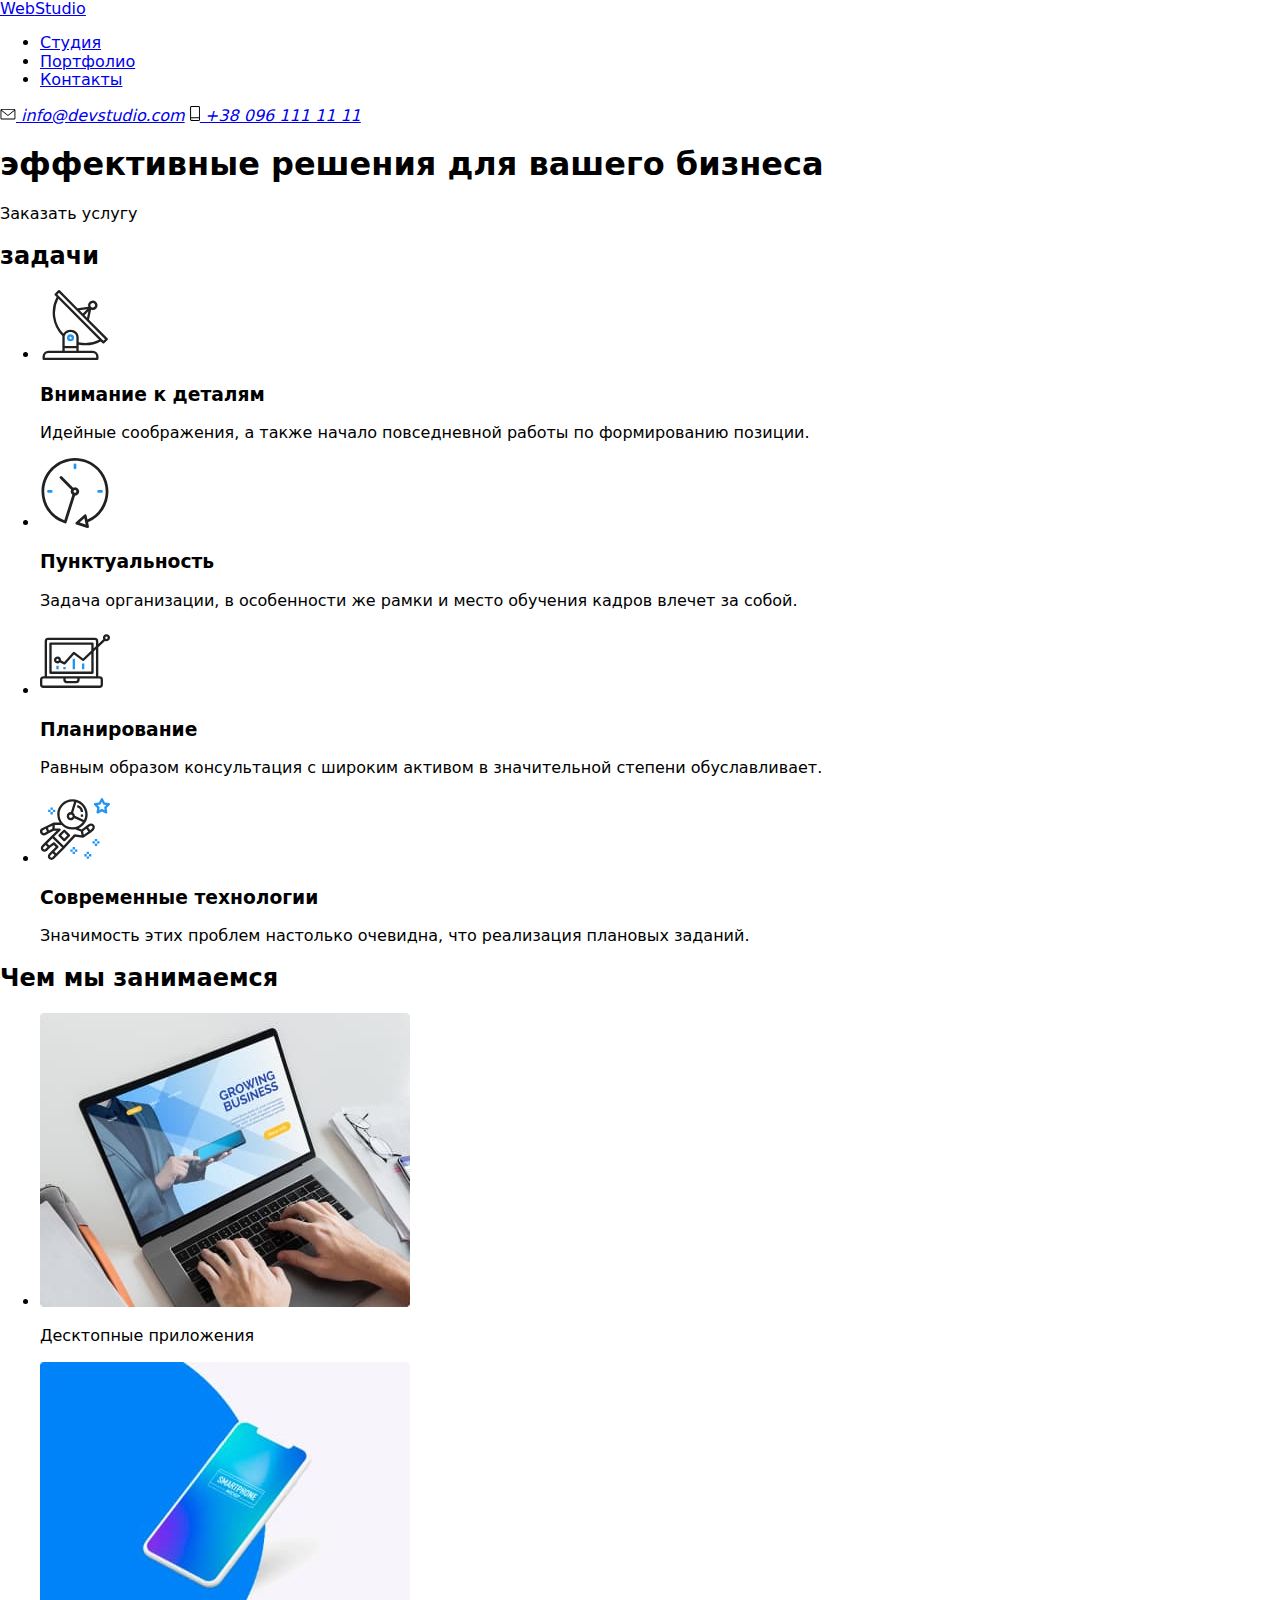
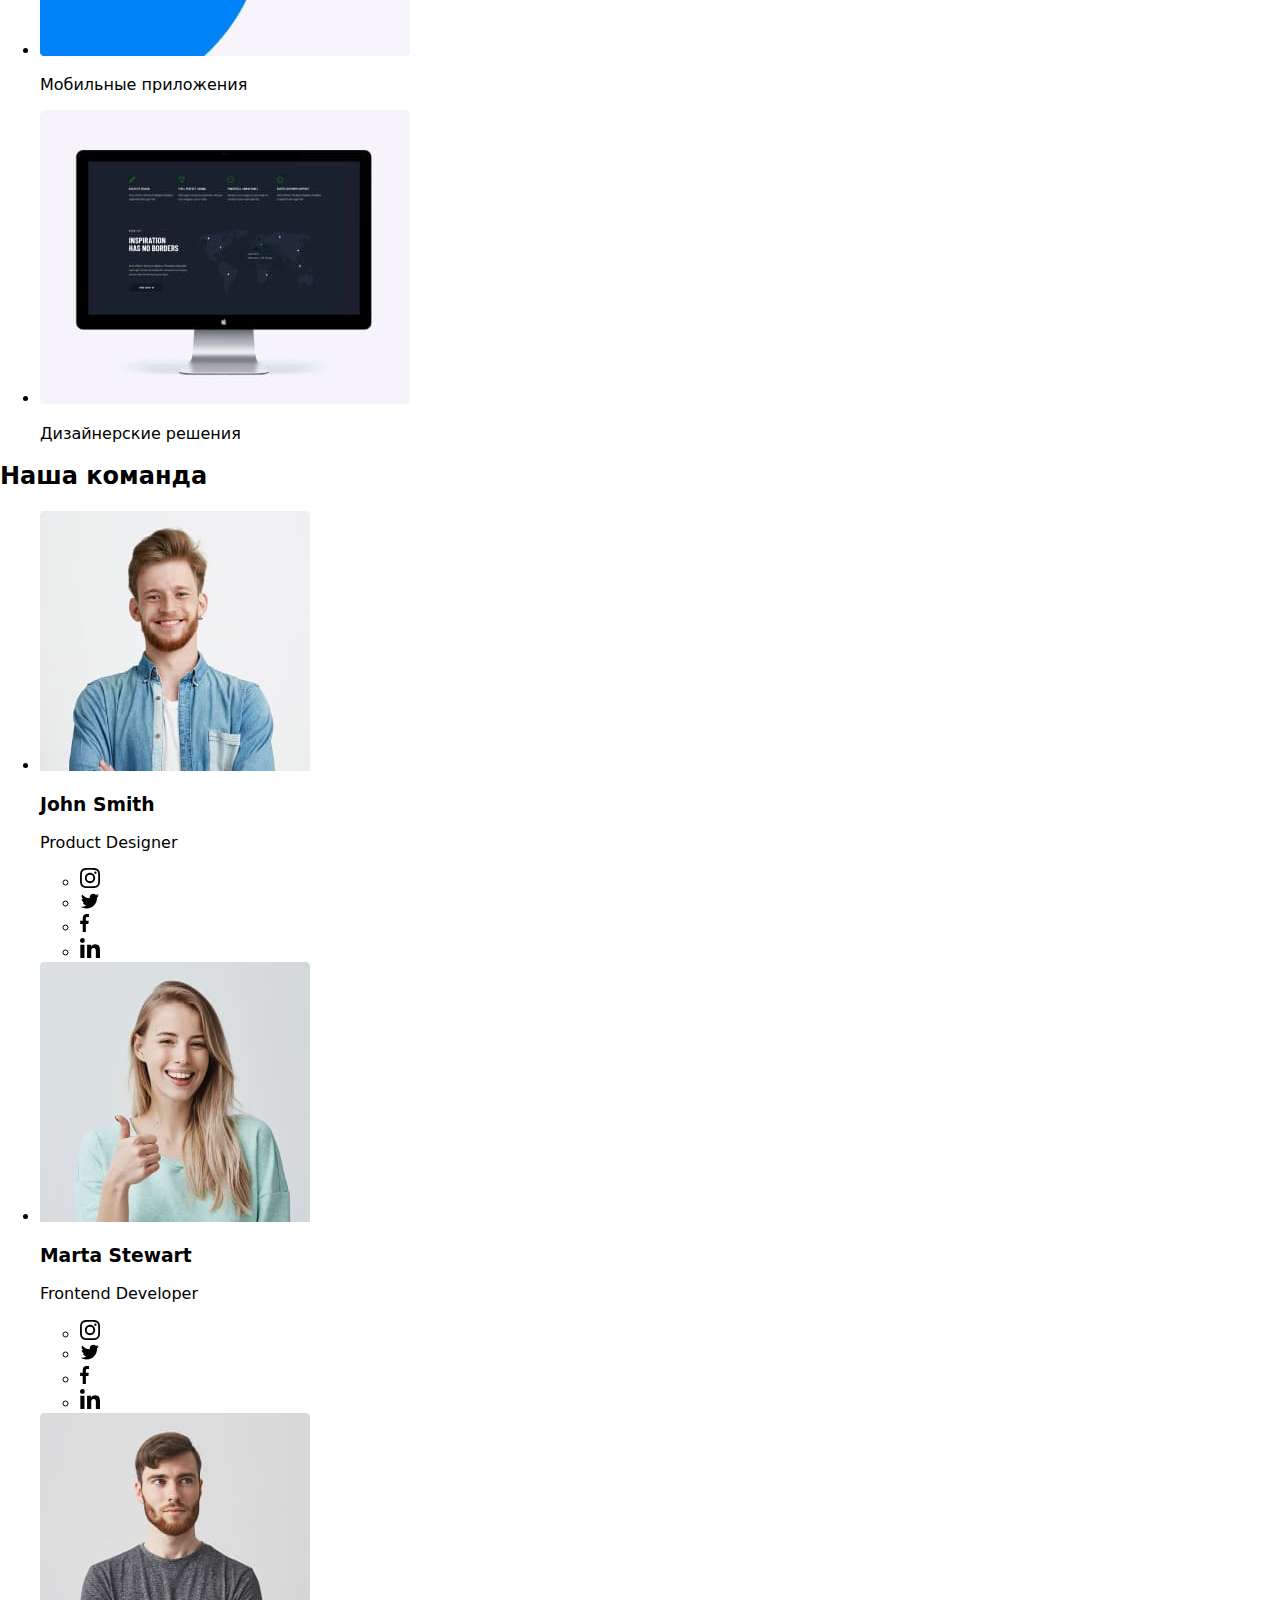
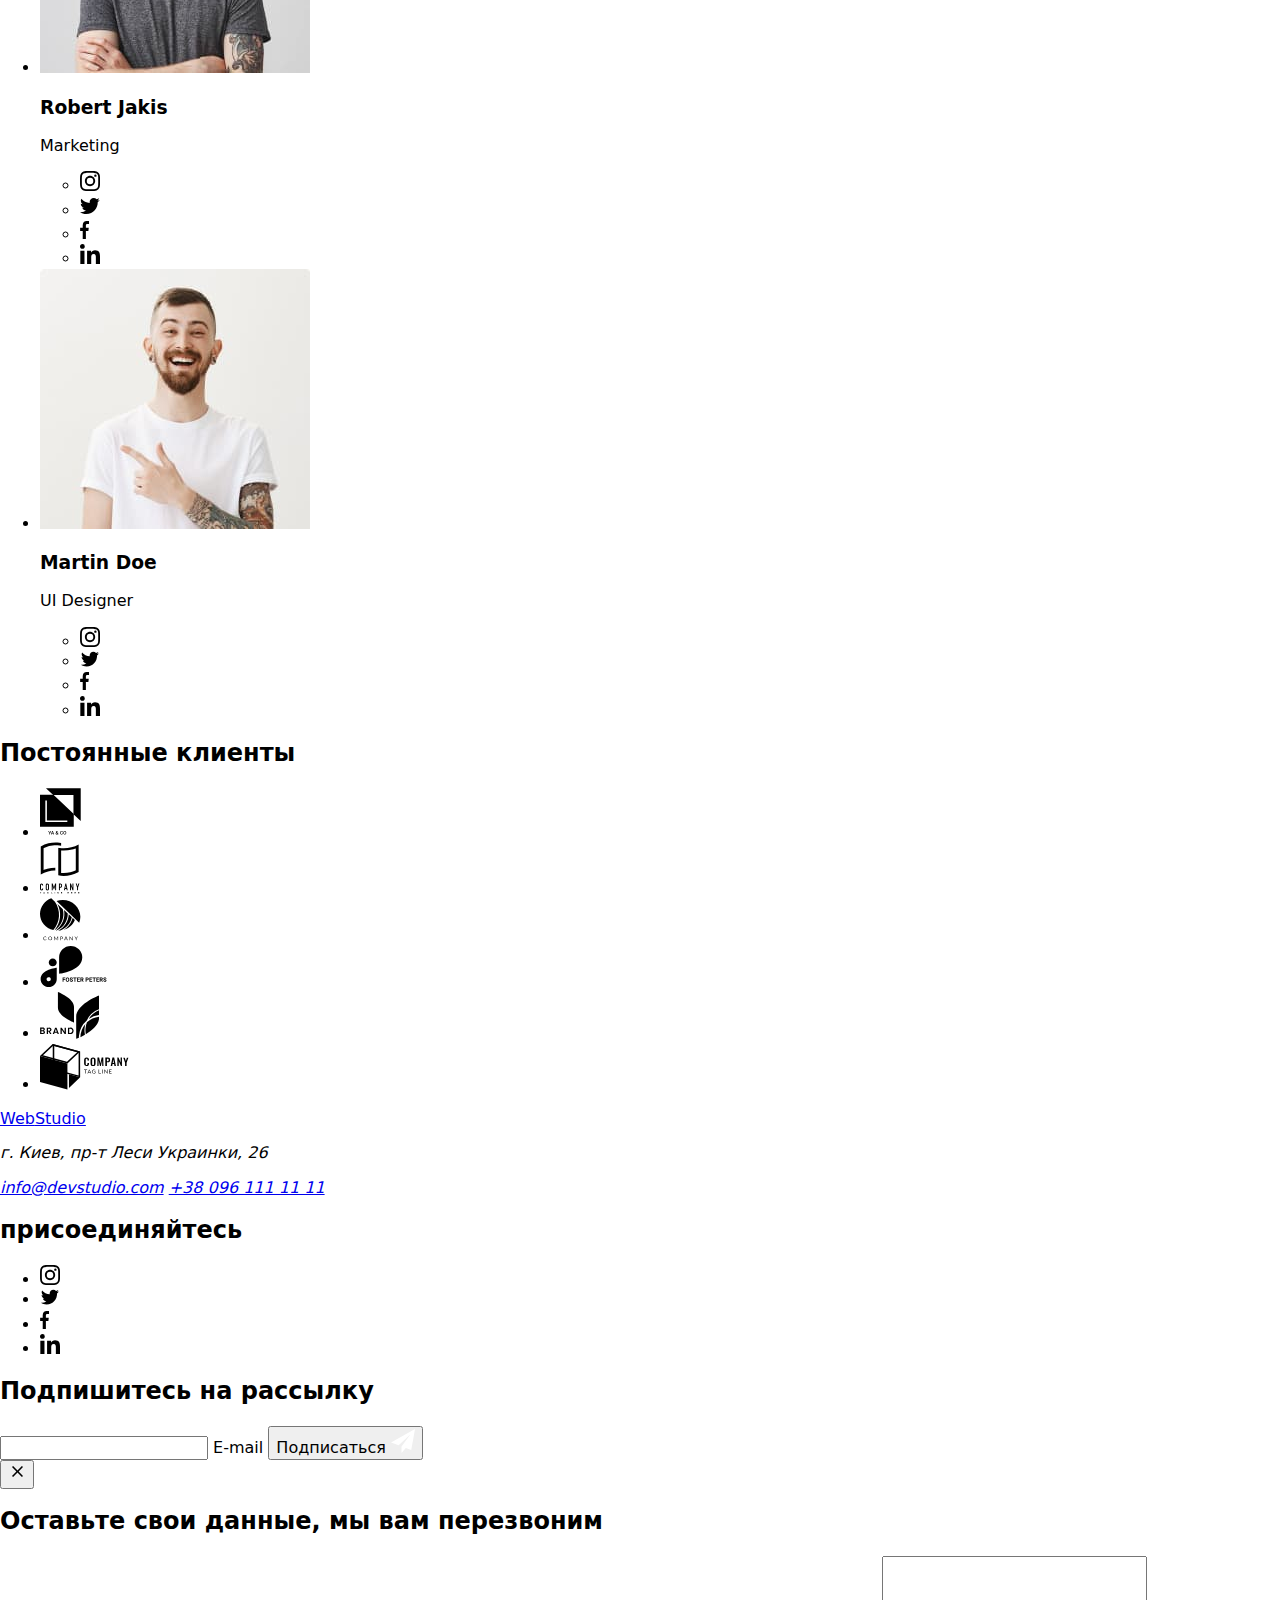
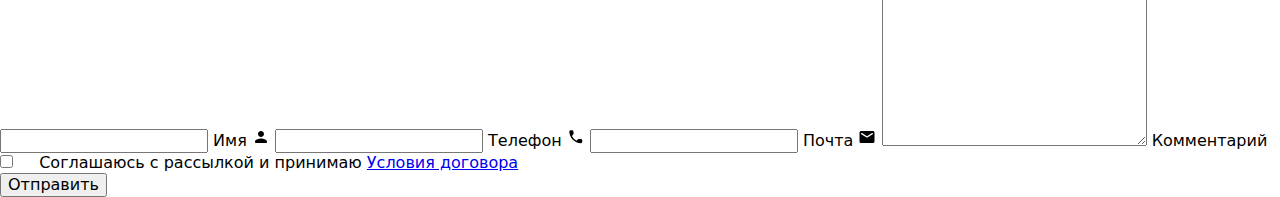
==== index.html @ 7009fc32 "изначально" ====
<!DOCTYPE html>
<html lang="ru">
  <head>
    <meta charset="UTF-8" />
    <meta name="viewport" content="width=device-width, initial-scale=1.0" />
    <title>Домашка</title>
    <link
      href="https://fonts.googleapis.com/css2?family=Raleway:wght@700&family=Roboto:wght@400;500;700;900&display=swap"
      rel="stylesheet"
    />
    <link
      rel="stylesheet"
      href="https://cdnjs.cloudflare.com/ajax/libs/modern-normalize/0.6.0/modern-normalize.min.css"
    />
    <link rel="stylesheet" href="./css/styles.css" />
  </head>
  <body>
    <header class="header">
      <div class="container main-nav">
        <a href="#" lang="en" class="logo"
          ><span>Web</span><span class="logo-studio">Studio</span></a
        >
        <nav>
          <ul class="saite-nav list">
            <li class="item">
              <a href="#" class="link current">Студия</a>
            </li>
            <li class="item">
              <a href="./portfolio.html" class="link">Портфолио</a>
            </li>
            <li class="item"><a href="#" class="link">Контакты</a></li>
          </ul>
        </nav>
        <address class="address">
          <a href="mailto:info@devstudio.com" class="contact link">
            <svg class="nav-icon" width="16px" height="11.2px">
              <use href="./images/symbol-defs.svg#icon-envelope"></use>
            </svg>
            info@devstudio.com</a
          >
          <a href="tel:+380961111111" class="contact link">
            <svg class="nav-icon" width="10px" height="15px">
              <use href="./images/symbol-defs.svg#icon-smartphone"></use>
            </svg>

            +38 096 111 11 11</a
          >
        </address>
      </div>
    </header>
    <main>
      <section class="hero">
        <div class="container hero-container">
          <h1 class="hero-title">эффективные решения для вашего бизнеса</h1>
          <a data-modal-open class="button-hero">Заказать услугу</a>
        </div>
      </section>

      <section class="task-section">
        <div class="container">
          <h2 class="visually-hidden">задачи</h2>
          <ul class="list task">
            <li class="task-item">
              <div class="task-icon">
                <svg width="70px" height="70px">
                  <use href="./images/symbol-defs.svg#icon-antena"></use>
                </svg>
              </div>
              <h3 class="title text-style">Внимание к деталям</h3>
              <p class="task-description">
                Идейные соображения, а также начало повседневной работы по
                формированию позиции.
              </p>
            </li>

            <li class="task-item">
              <div class="task-icon">
                <svg width="70px" height="70px">
                  <use href="./images/symbol-defs.svg#icon-clock"></use>
                </svg>
              </div>
              <h3 class="title text-style">Пунктуальность</h3>
              <p class="task-description">
                Задача организации, в особенности же рамки и место обучения
                кадров влечет за собой.
              </p>
            </li>

            <li class="task-item">
              <div class="task-icon">
                <svg width="70px" height="70px">
                  <use href="./images/symbol-defs.svg#icon-diagram"></use>
                </svg>
              </div>
              <h3 class="title text-style">Планирование</h3>
              <p class="task-description">
                Равным образом консультация с широким активом в значительной
                степени обуславливает.
              </p>
            </li>

            <li class="task-item">
              <div class="task-icon">
                <svg width="70px" height="70px">
                  <use href="./images/symbol-defs.svg#icon-astronaut"></use>
                </svg>
              </div>
              <h3 class="title text-style">Современные технологии</h3>
              <p class="task-description">
                Значимость этих проблем настолько очевидна, что реализация
                плановых заданий.
              </p>
            </li>
          </ul>
        </div>
      </section>

      <section class="trend">
        <div class="container">
          <h2 class="title section-title">Чем мы занимаемся</h2>
          <ul class="list trend-container">
            <li class="trend-item">
              <a href="">
                <img
                  src="./images/destop-appli.jpg"
                  alt="Десктопные приложения"
                  width="370"
                  height="294"
              /></a>
              <p class="caption text-style">Десктопные приложения</p>
            </li>

            <li class="trend-item">
              <a href="">
                <img
                  src="./images/mob-appl.jpg"
                  alt="Мобильные приложения"
                  width="370"
                  height="294"
              /></a>
              <p class="caption text-style">Мобильные приложения</p>
            </li>

            <li class="trend-item">
              <a href="">
                <img
                  src="./images/dizain.jpg"
                  alt="Дизайнерские решения"
                  width="370"
                  height="294"
              /></a>
              <p class="caption text-style">Дизайнерские решения</p>
            </li>
          </ul>
        </div>
      </section>

      <section class="team">
        <div class="container">
          <h2 class="title section-title">Наша команда</h2>
          <ul lang="en" class="list team-container">
            <li class="expert">
              <img
                src="./images/johnsmit.jpg"
                alt="фото"
                width="270"
                height="260"
              />
              <h3 class="title name">John Smith</h3>
              <p class="position">Product Designer</p>
              <ul class="list team-icon">
                <li class="team-item">
                  <a href="#" aria-label="Ссылка на Instagram" class="link"
                    ><svg width="20px" height="20px">
                      <use href="./images/symbol-defs.svg#icon-instagram"></use>
                    </svg>
                  </a>
                </li>
                <li class="team-item">
                  <a href="#" aria-label="Ссылка на Twitter" class="link"
                    ><svg width="20px" height="16.2px">
                      <use href="./images/symbol-defs.svg#icon-twiter"></use>
                    </svg>
                  </a>
                </li>
                <li class="team-item">
                  <a href="#" aria-label="Ссылка на Facebook" class="link">
                    <svg width="10px" height="20px">
                      <use href="./images/symbol-defs.svg#icon-facebook"></use>
                    </svg>
                  </a>
                </li>
                <li class="team-item">
                  <a href="#" aria-label="Ссылка на LinkedIn" class="link"
                    ><svg width="20px" height="20px">
                      <use href="./images/symbol-defs.svg#icon-linkedin"></use>
                    </svg>
                  </a>
                </li>
              </ul>
            </li>

            <li class="expert">
              <img
                src="./images/martastewart.jpg"
                alt="фото"
                width="270"
                height="260"
              />
              <h3 class="title name">Marta Stewart</h3>
              <p class="position">Frontend Developer</p>
              <ul class="list team-icon">
                <li class="team-item">
                  <a href="#" aria-label="Ссылка на Instagram" class="link"
                    ><svg width="20px" height="20px">
                      <use href="./images/symbol-defs.svg#icon-instagram"></use>
                    </svg>
                  </a>
                </li>
                <li class="team-item">
                  <a href="#" aria-label="Ссылка на Twitter" class="link"
                    ><svg width="20px" height="16.2px">
                      <use href="./images/symbol-defs.svg#icon-twiter"></use>
                    </svg>
                  </a>
                </li>
                <li class="team-item">
                  <a href="#" aria-label="Ссылка на Facebook" class="link"
                    ><svg width="10px" height="20px">
                      <use href="./images/symbol-defs.svg#icon-facebook"></use>
                    </svg>
                  </a>
                </li>
                <li class="team-item">
                  <a href="#" aria-label="Ссылка на LinkedIn" class="link"
                    ><svg width="20px" height="20px">
                      <use href="./images/symbol-defs.svg#icon-linkedin"></use>
                    </svg>
                  </a>
                </li>
              </ul>
            </li>

            <li class="expert">
              <img
                src="./images/robertjakis.jpg"
                alt="фото"
                width="270"
                height="260"
              />
              <h3 class="title name">Robert Jakis</h3>
              <p class="position">Marketing</p>
              <ul class="list team-icon">
                <li class="team-item">
                  <a href="#" aria-label="Ссылка на Instagram" class="link"
                    ><svg width="20px" height="20px">
                      <use href="./images/symbol-defs.svg#icon-instagram"></use>
                    </svg>
                  </a>
                </li>
                <li class="team-item">
                  <a href="#" aria-label="Ссылка на Twitter" class="link"
                    ><svg width="20px" height="20px">
                      <use href="./images/symbol-defs.svg#icon-twiter"></use>
                    </svg>
                  </a>
                </li>
                <li class="team-item">
                  <a href="#" aria-label="Ссылка на Facebook" class="link"
                    ><svg width="10px" height="20px">
                      <use href="./images/symbol-defs.svg#icon-facebook"></use>
                    </svg>
                  </a>
                </li>
                <li class="team-item">
                  <a href="#" aria-label="Ссылка на LinkedIn" class="link"
                    ><svg width="20px" height="20px">
                      <use href="./images/symbol-defs.svg#icon-linkedin"></use>
                    </svg>
                  </a>
                </li>
              </ul>
            </li>

            <li class="expert">
              <img
                src="./images/martindoe.jpg"
                alt="фото"
                width="270"
                height="260"
              />
              <h3 class="title name">Martin Doe</h3>
              <p class="position">UI Designer</p>
              <ul class="list team-icon">
                <li class="team-item">
                  <a href="#" aria-label="Ссылка на Instagram" class="link"
                    ><svg width="20px" height="20px">
                      <use href="./images/symbol-defs.svg#icon-instagram"></use>
                    </svg>
                  </a>
                </li>
                <li class="team-item">
                  <a href="#" aria-label="Ссылка на Twitter" class="link"
                    ><svg width="20px" height="16.2px">
                      <use href="./images/symbol-defs.svg#icon-twiter"></use>
                    </svg>
                  </a>
                </li>
                <li class="team-item">
                  <a href="#" aria-label="Ссылка на Facebook" class="link"
                    ><svg width="10px" height="20px">
                      <use href="./images/symbol-defs.svg#icon-facebook"></use>
                    </svg>
                  </a>
                </li>
                <li class="team-item">
                  <a href="#" aria-label="Ссылка на LinkedIn" class="link">
                    <svg width="20px" height="20px">
                      <use href="./images/symbol-defs.svg#icon-linkedin"></use>
                    </svg>
                  </a>
                </li>
              </ul>
            </li>
          </ul>
        </div>
      </section>

      <section class="partners">
        <div class="container">
          <h2 class="title section-title">Постоянные клиенты</h2>
          <ul class="list partners-container">
            <li class="partners-item">
              <a href="#" class="icon"
                ><svg class="icon-logo" width="45px" height="50px">
                  <use href="./images/symbol-defs.svg#icon-logo1"></use>
                </svg>
              </a>
            </li>
            <li class="partners-item">
              <a href="#" class="icon">
                <svg class="icon-logo" width="40px" height="52px">
                  <use href="./images/symbol-defs.svg#icon-logo2"></use>
                </svg>
              </a>
            </li>
            <li class="partners-item">
              <a href="#" class="icon">
                <svg class="icon-logo" width="41px" height="43px">
                  <use href="./images/symbol-defs.svg#icon-logo3"></use>
                </svg>
              </a>
            </li>
            <li class="partners-item">
              <a href="#" class="icon">
                <svg class="icon-logo" width="80px" height="42px">
                  <use href="./images/symbol-defs.svg#icon-logo4"></use>
                </svg>
              </a>
            </li>
            <li class="partners-item">
              <a href="#" class="icon">
                <svg class="icon-logo" width="59px" height="47px">
                  <use href="./images/symbol-defs.svg#icon-logo5"></use>
                </svg>
              </a>
            </li>
            <li class="partners-item">
              <a href="#" class="icon">
                <svg class="icon-logo" width="89px" height="46px">
                  <use href="./images/symbol-defs.svg#icon-logo6"></use>
                </svg>
              </a>
            </li>
          </ul>
        </div>
      </section>
    </main>

    <footer class="footer">
      <div class="container container-footer">
        <div class="address-logo">
          <a href="#" lang="en" class="logo"
            ><span>Web</span><span class="logo-footer">Studio</span></a
          >
          <address class="address-footer">
            <p>г. Киев, пр-т Леси Украинки, 26</p>
            <a href="mailto:info@devstudio.com" class="contact-footer"
              >info@devstudio.com</a
            >
            <a href="tel:+380961111111" class="contact-footer"
              >+38 096 111 11 11</a
            >
          </address>
        </div>

        <div>
          <h2 class="text-style">присоединяйтесь</h2>
          <ul class="list icon-footer">
            <li class="social-network">
              <a href="#" aria-label="Ссылка на Instagram" class="link">
                <svg width="20px" height="20px">
                  <use href="./images/symbol-defs.svg#icon-instagram"></use>
                </svg>
              </a>
            </li>
            <li class="social-network">
              <a href="#" aria-label="Ссылка на Twitter" class="link">
                <svg width="20px" height="16.2px">
                  <use href="./images/symbol-defs.svg#icon-twiter"></use>
                </svg>
              </a>
            </li>
            <li class="social-network">
              <a href="#" aria-label="Ссылка на Facebook" class="link">
                <svg width="10px" height="20px">
                  <use href="./images/symbol-defs.svg#icon-facebook"></use>
                </svg>
              </a>
            </li>
            <li class="social-network">
              <a href="#" aria-label="Ссылка на LinkedIn" class="link">
                <svg width="20px" height="20px">
                  <use href="./images/symbol-defs.svg#icon-linkedin"></use>
                </svg>
              </a>
            </li>
          </ul>
        </div>
        <div>
          <h2 class="text-style">Подпишитесь на рассылку</h2>
          <form class="footer-form">
            <label class="footer-field">
              <input
                class="footer-input"
                type="email"
                name="email"
                placeholder=" "
              />
              <span class="footer-label">E-mail</span>
            </label>
            <button type="button" class="button-footer">
              Подписаться
              <svg class="button-icon" width="24px" height="24px">
                <use href="./images/symbol-defs.svg#icon-send"></use>
              </svg>
            </button>
          </form>
        </div>
      </div>
    </footer>
    <div data-modal class="backdrop is-hidden">
      <div class="modal">
        <button class="close-button" type="button" data-modal-close>
          <svg width="18px" height="18px">
            <use href="./images/symbol-defs.svg#icon-close"></use>
          </svg>
        </button>
        <h2 class="form-title">Оставьте свои данные, мы вам перезвоним</h2>
        <form js-speaker-form class="form" autocomplete="off">
          <div class="group">
            <label class="form-field"
              ><input
                class="form-input"
                type="text"
                name="name"
                placeholder=" "
              />
              <span class="form-label">Имя</span>
              <svg class="form-icon" width="18px" height="18px">
                <use href="./images/symbol-defs.svg#icon-name"></use>
              </svg>
            </label>

            <label class="form-field"
              ><input
                class="form-input"
                type="tel"
                name="tel"
                placeholder=" "
              />
              <span class="form-label"> Телефон</span>
              <svg class="form-icon" width="18px" height="18px">
                <use href="./images/symbol-defs.svg#icon-phone"></use>
              </svg>
            </label>

            <label class="form-field"
              ><input
                class="form-input"
                type="email"
                name="email"
                placeholder=" "
              />
              <span class="form-label">Почта</span>
              <svg class="form-icon" width="18px" height="18px">
                <use href="./images/symbol-defs.svg#icon-email"></use>
              </svg>
            </label>

            <label class="comment-field">
              <textarea
                class="form-comment"
                name="comment"
                placeholder=" "
                cols="30"
                rows="10"
              ></textarea>
              <span class="comment-label">Комментарий</span>
            </label>
          </div>

          <div class="group">
            <label>
              <input class="checkbox" type="checkbox" name="policy" />
              <svg class="checkbox-icon" width="16px" height="15px">
                <use href="./images/symbol-defs.svg#icon-check"></use>
              </svg>
              <span>Соглашаюсь с рассылкой и принимаю </span>
              <a class="contract" href="#">Условия договора</a>
            </label>
          </div>
          <button class="button-submit" type="submit">Отправить</button>
        </form>
      </div>
    </div>
    <script src="./js/modal.js"></script>
    <script>
      (() => {
        document
          .querySelector('.js-speaker-form')
          .addEventListener('submit', e => {
            e.preventDefault();

            new FormData(e.currentTarget).forEach((value, name) =>
              console.log(`${name}: ${value}`),
            );

            e.currentTarget.reset();
          });
      })();
    </script>
  </body>
</html>
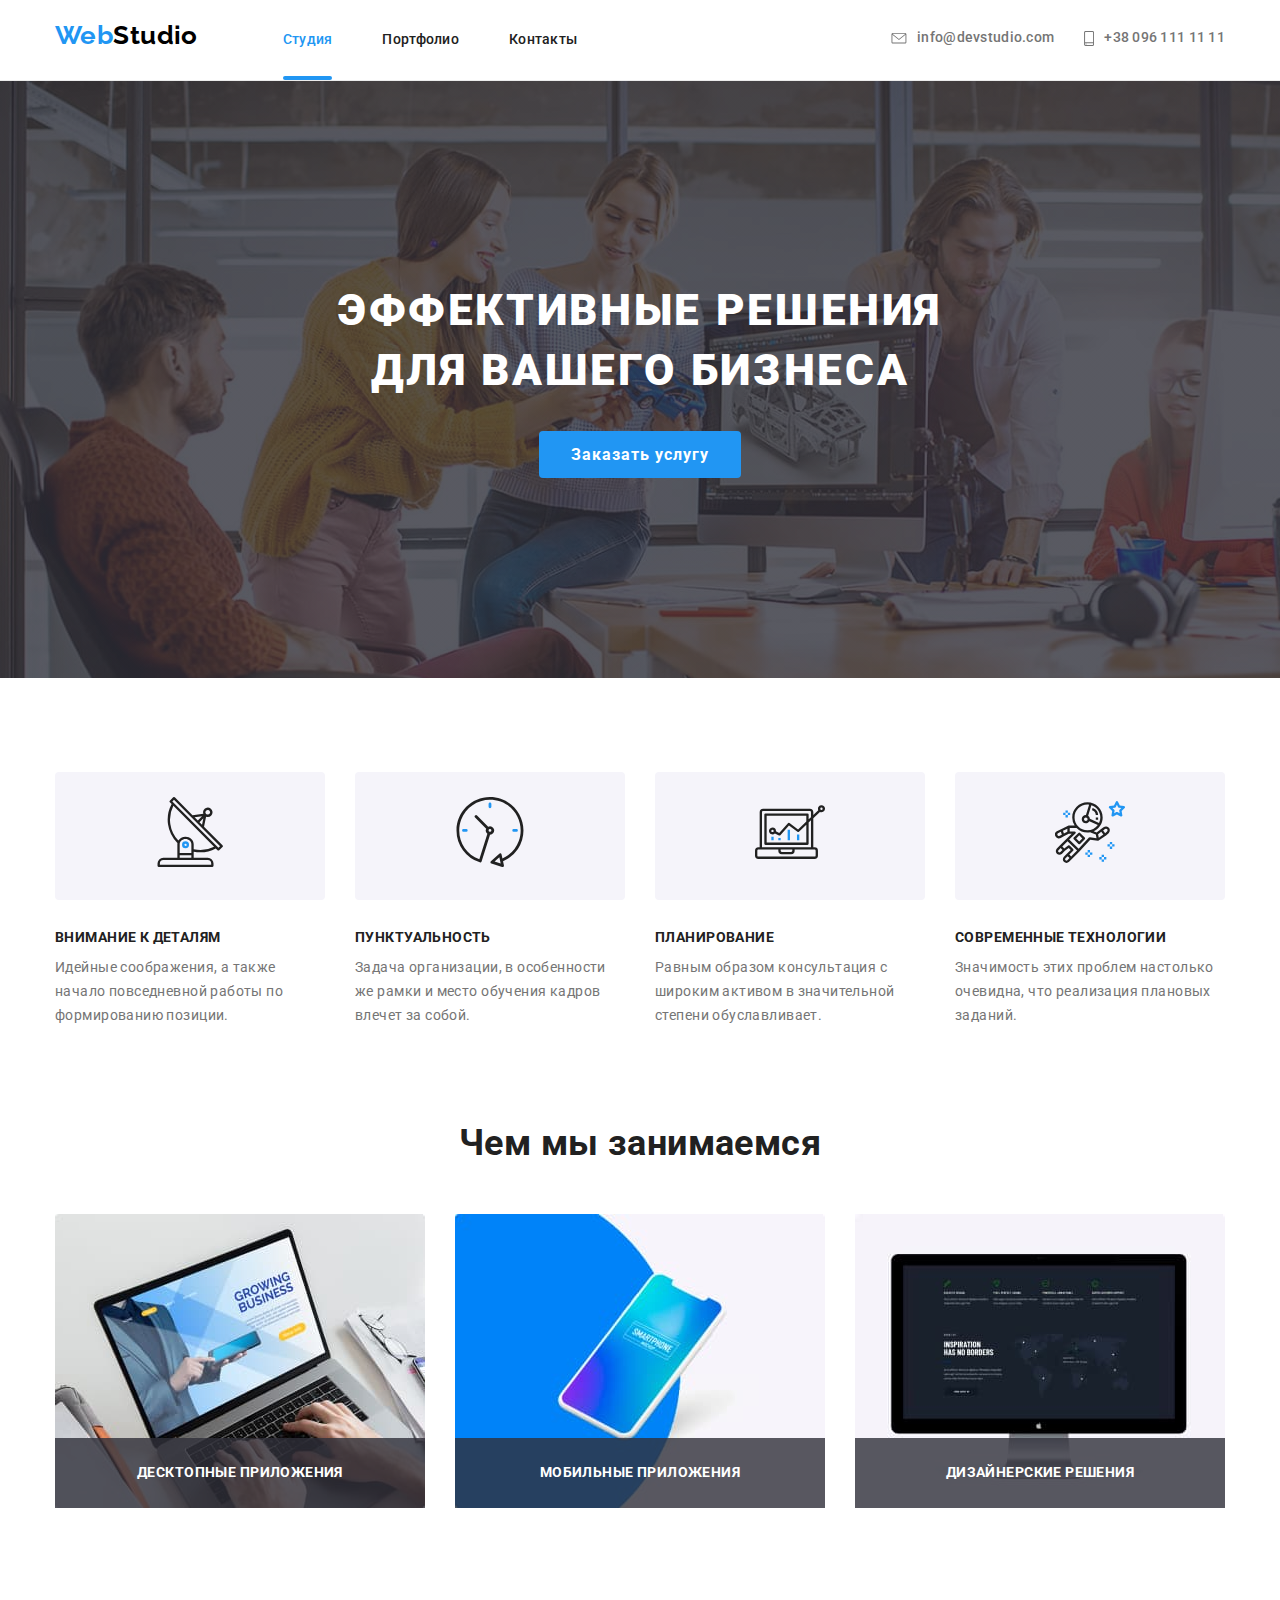
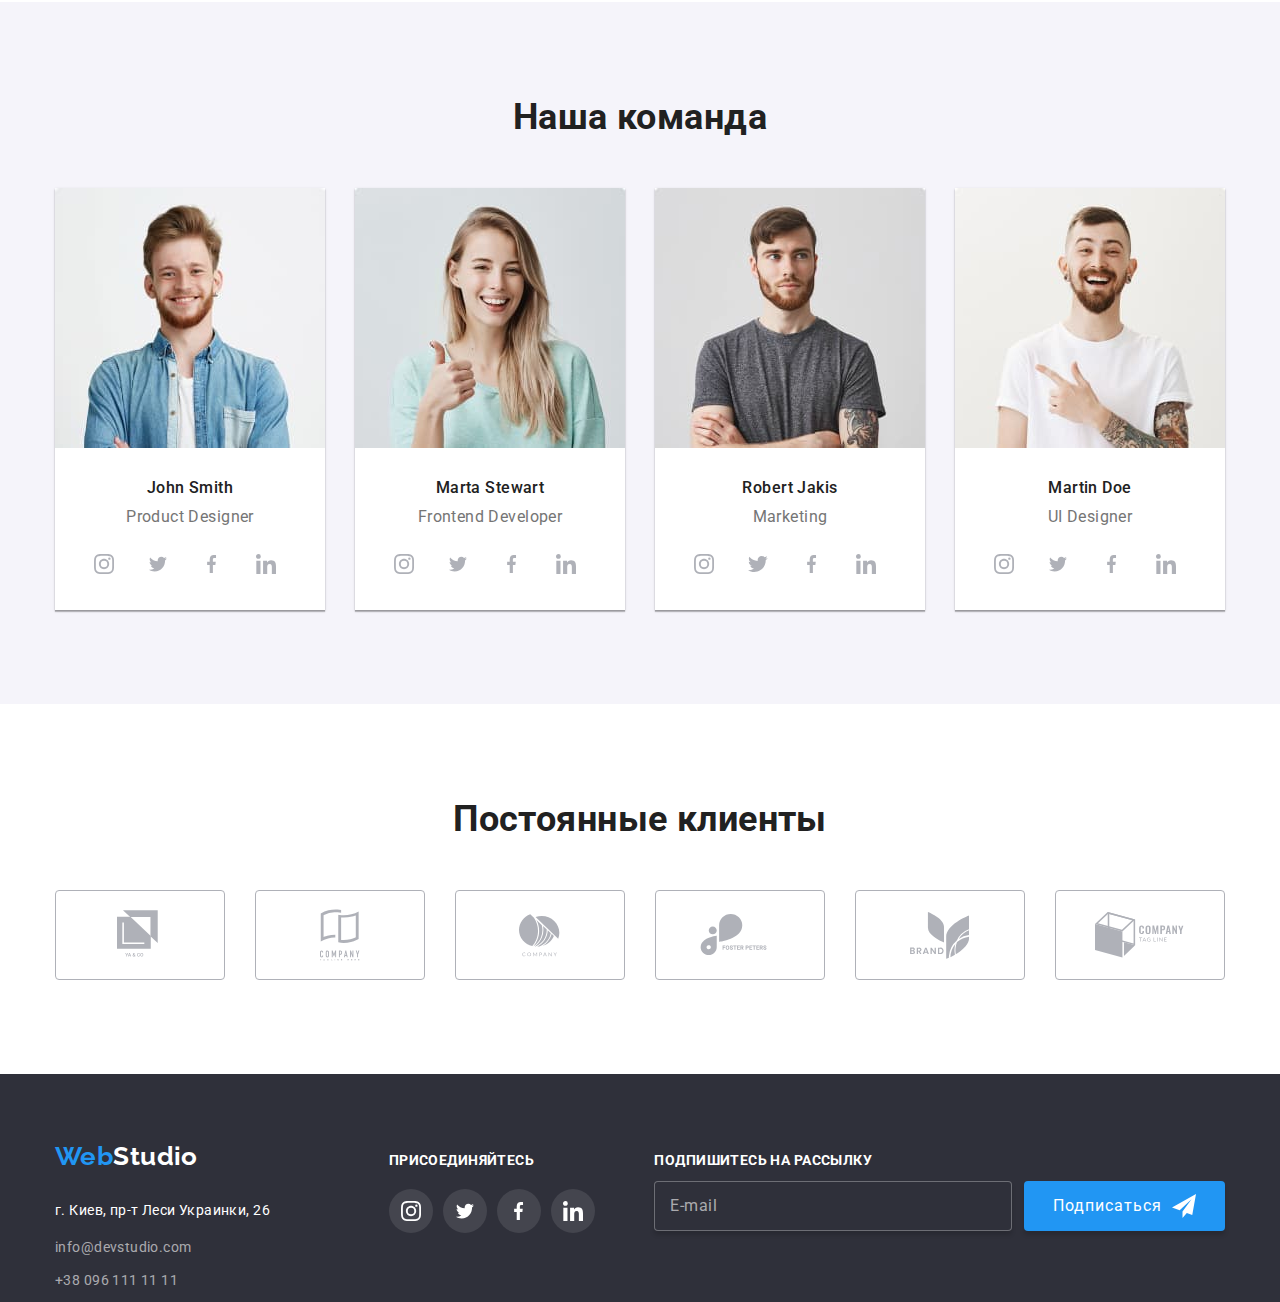
==== commit c3a5e7d3: "scss" ====
--- a/index.html
+++ b/index.html
@@ -12,7 +12,7 @@
       rel="stylesheet"
       href="https://cdnjs.cloudflare.com/ajax/libs/modern-normalize/0.6.0/modern-normalize.min.css"
     />
-    <link rel="stylesheet" href="./css/styles.css" />
+    <link rel="stylesheet" href="./css/main.min.css" />
   </head>
   <body>
     <header class="header">
--- a/css/main.min.css
+++ b/css/main.min.css
@@ -0,0 +1,2 @@
+.checkbox,.visually-hidden{position:absolute;width:1px;height:1px;margin:-1px;border:0;padding:0;clip:rect(0 0 0 0);overflow:hidden}body{margin:auto;max-width:1600px;color:#757575;outline:1px solid #e5e5e5;font-family:Roboto,sans-serif;font-size:14px;line-height:1.71;letter-spacing:0.03em}img{display:block}.container{margin-left:auto;margin-right:auto;width:1200px;padding-left:15px;padding-right:15px}.list{margin:0;padding:0;list-style:none}.title{color:#212121}.section-title{font-weight:700;font-size:36px;line-height:1.17;text-align:center}.text-style{font-weight:700;font-size:14px;line-height:1.14;text-transform:uppercase}.link{color:#212121;font-weight:500;font-size:14px;line-height:1.14;letter-spacing:0.02em;text-decoration:none;-webkit-transition:color 250ms cubic-bezier(0.4, 0, 0.2, 1);transition:color 250ms cubic-bezier(0.4, 0, 0.2, 1)}.link:hover,.link:focus{color:#2196f3}.header{border-bottom:1px solid #ececec;background-color:#fff}.main-nav{display:-webkit-box;display:-ms-flexbox;display:flex;-webkit-box-align:baseline;-ms-flex-align:baseline;align-items:baseline}.logo{color:#2196f3;font-family:Raleway, sans-serif;font-weight:700;font-size:26px;text-decoration:none}.logo-studio{color:#000}.logo-footer{color:#fff}.saite-nav{display:-webkit-box;display:-ms-flexbox;display:flex;margin-left:85px}.saite-nav .item+.item{margin-left:50px}.saite-nav .link{display:block;padding-top:32px;padding-bottom:32px}.nav-icon{margin-right:10px;fill:currentColor}.current{position:relative;display:block;color:#2196f3}.current::after{position:absolute;bottom:0px;display:block;content:'';height:4px;width:100%;background-color:#2196f3;border-radius:2px}.address{display:-webkit-box;display:-ms-flexbox;display:flex;margin-left:auto}.address .contact+.contact{margin-left:30px}.contact{display:-webkit-box;display:-ms-flexbox;display:flex;-webkit-box-align:center;-ms-flex-align:center;align-items:center;-webkit-box-pack:center;-ms-flex-pack:center;justify-content:center;color:#757575;font-style:normal;font-weight:500;font-size:14px;line-height:1.14;text-decoration:none;-webkit-transition:color 250ms cubic-bezier(0.4, 0, 0.2, 1);transition:color 250ms cubic-bezier(0.4, 0, 0.2, 1)}.hero{background-image:-webkit-gradient(linear, left top, right top, from(rgba(47,48,58,0.8)), to(rgba(47,48,58,0.8))),url("../images/header.jpg");background-image:linear-gradient(to right, rgba(47,48,58,0.8), rgba(47,48,58,0.8)),url("../images/header.jpg");background-color:#e5e5e5}.hero-container{display:-webkit-box;display:-ms-flexbox;display:flex;-webkit-box-align:center;-ms-flex-align:center;align-items:center;-webkit-box-pack:center;-ms-flex-pack:center;justify-content:center;-webkit-box-orient:vertical;-webkit-box-direction:normal;-ms-flex-direction:column;flex-direction:column;padding-top:200px;padding-bottom:200px;text-align:center}.hero-title{display:block;margin-top:0px;margin-bottom:30px;margin-left:auto;margin-right:auto;width:696px;color:#fff;font-weight:900;font-size:44px;line-height:1.36;letter-spacing:0.06em;text-transform:uppercase}.button-hero{display:inline-block;border-radius:4px;padding:10px 32px;min-width:200px;color:#fff;background-color:#2196f3;font-weight:700;font-size:16px;letter-spacing:0.06em;text-decoration:none}.button-hero:hover,.button-hero:focus{cursor:pointer}.backdrop{position:fixed;top:0;left:0;width:100%;height:100%;background-color:rgba(0,0,0,0.2);opacity:1;-webkit-transition:color 250ms cubic-bezier(0.4, 0, 0.2, 1);transition:color 250ms cubic-bezier(0.4, 0, 0.2, 1)}.backdrop.is-hidden{opacity:0;pointer-events:none}.backdrop.is-hidden .modal{-webkit-transform:translate(-50%, -50%) scale(0.9);transform:translate(-50%, -50%) scale(0.9)}.modal{position:absolute;top:50%;left:50%;-webkit-transform:translate(-50%, -50%) scale(1);transform:translate(-50%, -50%) scale(1);width:528px;height:581px;padding:40px;background-color:#ffffff;-webkit-box-shadow:0px 2px 1px rgba(0,0,0,0.2),0px 1px 1px rgba(0,0,0,0.14),0px 1px 3px rgba(0,0,0,0.12);box-shadow:0px 2px 1px rgba(0,0,0,0.2),0px 1px 1px rgba(0,0,0,0.14),0px 1px 3px rgba(0,0,0,0.12);-webkit-transition:color 250ms cubic-bezier(0.4, 0, 0.2, 1);transition:color 250ms cubic-bezier(0.4, 0, 0.2, 1)}.close-button{position:absolute;top:8px;right:8px;display:-webkit-box;display:-ms-flexbox;display:flex;-webkit-box-align:center;-ms-flex-align:center;align-items:center;-webkit-box-pack:center;-ms-flex-pack:center;justify-content:center;margin-bottom:11px;width:30px;height:30px;background-color:#ffffff;border-radius:50%;border-color:rgba(0,0,0,0.1)}.close-button:hover,.close-button:focus{fill:#2196f3;cursor:pointer}.form{width:100%}.form-title{margin-top:0px;margin-bottom:30px;font-size:20px;line-height:23px;text-align:center;letter-spacing:0.03em;color:#212121}.form-field{position:relative;display:block;margin-bottom:28px}.form-label{position:absolute;top:50%;left:42px;-webkit-transform:translateY(-50%);transform:translateY(-50%);line-height:1.14;letter-spacing:0.01em;-webkit-transition:color 250ms cubic-bezier(0.4, 0, 0.2, 1);transition:color 250ms cubic-bezier(0.4, 0, 0.2, 1)}.form-input{width:100%;margin:0;padding:11px;padding-left:42px;border:1px solid rgba(33,33,33,0.2);-webkit-box-sizing:border-box;box-sizing:border-box;border-radius:4px}.form-icon{position:absolute;top:50%;left:16px;-webkit-transform:translateY(-50%);transform:translateY(-50%);display:inline-block;width:18px;height:18px}.form-field:focus-within>.form-label,.form-input:not(:placeholder-shown)+.form-label{-webkit-transform:translateY(-40px) translateX(-26px);transform:translateY(-40px) translateX(-26px);color:#2196f3}.comment-field{position:relative;display:block;margin-bottom:20px}.comment-label{position:absolute;top:12px;left:16px;-webkit-transform:translateY(0%);transform:translateY(0%);-webkit-transition:color 250ms cubic-bezier(0.4, 0, 0.2, 1);transition:color 250ms cubic-bezier(0.4, 0, 0.2, 1);line-height:1.14;letter-spacing:0.01em}.comment-field:focus-within>.comment-label,.form-comment:not(:placeholder-shown)+.comment-label{-webkit-transform:translateY(-30px);transform:translateY(-30px);color:#2196f3}.form-comment{margin-bottom:0px;height:120px;width:100%;padding:12px 16px;resize:none;border:1px solid rgba(33,33,33,0.2);-webkit-box-sizing:border-box;box-sizing:border-box;border-radius:4px}.checkbox-icon{display:inline-block;margin-right:8px;border:1px solid #212121;-webkit-transition:color 250ms cubic-bezier(0.4, 0, 0.2, 1);transition:color 250ms cubic-bezier(0.4, 0, 0.2, 1)}.checkbox:checked+.checkbox-icon{border-color:transparent;background-color:#2196f3;background-size:contain;background-origin:border-box}.contract{color:#2196f3}.button-submit{display:block;margin-top:30px;margin-right:auto;margin-left:auto;padding:10px 56px;width:200px;height:50px;border-radius:4px;border:none;-webkit-box-shadow:0px 4px 4px rgba(0,0,0,0.15);box-shadow:0px 4px 4px rgba(0,0,0,0.15);color:#fff;background-color:#2196f3;font-size:16px;line-height:1.88;letter-spacing:0.06em}.button-submit:hover,.button-submit:focus{background-color:#188ce8;cursor:pointer}.task-section{padding-top:94px;padding-bottom:94px}.task{display:-webkit-box;display:-ms-flexbox;display:flex;-ms-flex-wrap:wrap;flex-wrap:wrap}.task-item{width:calc((100% - 90px) / 4);margin-right:30px}.task-item:nth-child(4n){margin-right:0px}.task-icon{margin-top:0px;margin-bottom:30px;padding:25px 100px;background-color:#f5f4fa;border-radius:4px}.task .title{margin-top:0px;margin-bottom:10px}.task-description{margin-top:0px;margin-bottom:0px}.trend{padding-bottom:94px}.trend .title{margin-top:0px;margin-bottom:50px}.trend-container{display:-webkit-box;display:-ms-flexbox;display:flex}.trend-item{position:relative;width:calc((100% - 60px) / 3);margin-right:30px}.trend-item:nth-child(3n){margin-right:0px}.trend .caption{position:absolute;bottom:0px;display:block;margin-top:0px;margin-bottom:0px;padding-top:27px;padding-bottom:27px;width:100%;color:#fff;background-color:rgba(47,48,58,0.8);text-align:center}.team{padding-top:94px;padding-bottom:94px;background-color:#f5f4fa}.team .section-title{margin:0;margin-bottom:50px}.team-container{display:-webkit-box;display:-ms-flexbox;display:flex}.expert{display:block;width:calc((100% - 60px) / 4);margin-right:30px;padding-bottom:24px;background-color:#fff;-webkit-box-shadow:0px 2px 1px rgba(0,0,0,0.2),0px 1px 1px rgba(0,0,0,0.14),0px 1px 3px rgba(0,0,0,0.12);box-shadow:0px 2px 1px rgba(0,0,0,0.2),0px 1px 1px rgba(0,0,0,0.14),0px 1px 3px rgba(0,0,0,0.12)}.expert:nth-child(4n){margin-right:0px}.name{margin-top:30px;margin-bottom:10px;font-weight:500;font-size:16px;line-height:1.19;text-align:center}.position{margin-top:0px;margin-bottom:16px;font-size:16px;line-height:1.19;text-align:center}.team-icon{display:-webkit-box;display:-ms-flexbox;display:flex;-ms-flex-wrap:wrap;flex-wrap:wrap;-webkit-box-pack:center;-ms-flex-pack:center;justify-content:center}.team-item .link{display:-webkit-box;display:-ms-flexbox;display:flex;-webkit-box-align:center;-ms-flex-align:center;align-items:center;-webkit-box-pack:center;-ms-flex-pack:center;justify-content:center;margin-right:10px;width:44px;height:44px;border-radius:50%;fill:#afb1b8;-webkit-transition:background-color 250ms cubic-bezier(0.4, 0, 0.2, 1);transition:background-color 250ms cubic-bezier(0.4, 0, 0.2, 1);-webkit-transition:fill 250ms cubic-bezier(0.4, 0, 0.2, 1);transition:fill 250ms cubic-bezier(0.4, 0, 0.2, 1)}.team-item .link:hover,.team-item .link:focus{fill:#ffffff;background-color:#2196f3}.partners{padding-top:94px;padding-bottom:94px}.partners .section-title{margin-top:0px;margin-bottom:50px}.partners-container{display:-webkit-box;display:-ms-flexbox;display:flex;-ms-flex-wrap:wrap;flex-wrap:wrap}.icon{display:-webkit-box;display:-ms-flexbox;display:flex;min-height:90px;border:1px solid #afb1b8;border-radius:4px;fill:#afb1b8;-webkit-transition:border 250ms cubic-bezier(0.4, 0, 0.2, 1);transition:border 250ms cubic-bezier(0.4, 0, 0.2, 1);-webkit-transition:fill 250ms cubic-bezier(0.4, 0, 0.2, 1);transition:fill 250ms cubic-bezier(0.4, 0, 0.2, 1)}.icon-logo{-webkit-box-orient:vertical;-webkit-box-direction:normal;-ms-flex-direction:column;flex-direction:column;-webkit-box-pack:center;-ms-flex-pack:center;justify-content:center;margin:auto}.icon:hover,.icon:focus{fill:#2196f3;border:1px solid #2196f3}.partners-item{width:calc((100% - 150px) / 6);margin-right:30px}.partners-item:nth-child(6n){margin-right:0px}.footer{color:#fff;background-color:#2f303a}.container-footer{display:-webkit-box;display:-ms-flexbox;display:flex;padding-top:60px;-webkit-box-align:baseline;-ms-flex-align:baseline;align-items:baseline;-webkit-box-pack:justify;-ms-flex-pack:justify;justify-content:space-between}.footer .logo{display:block;margin-bottom:20px}.address-logo{margin-right:69px}.address-footer{display:block;margin-bottom:9px;font-style:normal}.contact-footer{display:block;margin-bottom:9px;text-decoration:none;color:rgba(255,255,255,0.6)}.icon-footer{display:-webkit-box;display:-ms-flexbox;display:flex;margin-top:20px}.social-network .link{display:-webkit-box;display:-ms-flexbox;display:flex;-webkit-box-align:center;-ms-flex-align:center;align-items:center;-webkit-box-pack:center;-ms-flex-pack:center;justify-content:center;margin-right:10px;width:44px;height:44px;border-radius:50%;background:rgba(255,255,255,0.1);fill:#ffffff;-webkit-transition:background-color 250ms cubic-bezier(0.4, 0, 0.2, 1);transition:background-color 250ms cubic-bezier(0.4, 0, 0.2, 1)}.social-network .link:hover,.social-network .link:focus{background-color:#2196f3}.footer-form{display:-webkit-box;display:-ms-flexbox;display:flex}.footer-field{position:relative;background-color:#2f303a}.footer-input{height:50px;width:358px;background-color:#2f303a;border:1px solid rgba(255,255,255,0.3);-webkit-box-sizing:border-box;box-sizing:border-box;-webkit-box-shadow:0px 4px 4px rgba(0,0,0,0.15);box-shadow:0px 4px 4px rgba(0,0,0,0.15);border-radius:4px}.footer-label{position:absolute;top:50%;left:16px;-webkit-transform:translateY(-50%);transform:translateY(-50%);font-size:16px;line-height:1.25;letter-spacing:0.03em;-webkit-transition:-webkit-transform 250ms cubic-bezier(0.4, 0, 0.2, 1);transition:-webkit-transform 250ms cubic-bezier(0.4, 0, 0.2, 1);transition:transform 250ms cubic-bezier(0.4, 0, 0.2, 1);transition:transform 250ms cubic-bezier(0.4, 0, 0.2, 1), -webkit-transform 250ms cubic-bezier(0.4, 0, 0.2, 1);color:rgba(255,255,255,0.6)}.footer-field:focus-within>.footer-label,.footer-input:not(:placeholder-shown)+.footer-label{-webkit-transform:translateY(-50%) translateX(-65px);transform:translateY(-50%) translateX(-65px)}.button-footer{display:-webkit-box;display:-ms-flexbox;display:flex;-webkit-box-align:center;-ms-flex-align:center;align-items:center;-webkit-box-pack:center;-ms-flex-pack:center;justify-content:center;margin-left:12px;padding:10px 29px;min-width:200px;font-size:16px;line-height:1.88;letter-spacing:0.06em;color:#fff;background-color:#2196f3;text-decoration:none;-webkit-box-shadow:0px 4px 4px rgba(0,0,0,0.15);box-shadow:0px 4px 4px rgba(0,0,0,0.15);border-radius:4px;border:none}.button-icon{margin-left:10px}.portfolio{padding-top:94px;padding-bottom:94px}.portfolio a{text-decoration:none}.button{margin-right:8px;padding:6px 22px;color:#212121;background-color:#f5f4fa;border:none;border-radius:4px;font-family:inherit;font-style:normal;font-weight:500;font-size:16px;line-height:1.63;-webkit-transition:background-color 250ms cubic-bezier(0.4, 0, 0.2, 1);transition:background-color 250ms cubic-bezier(0.4, 0, 0.2, 1);-webkit-transition:color 250ms cubic-bezier(0.4, 0, 0.2, 1);transition:color 250ms cubic-bezier(0.4, 0, 0.2, 1)}.button:hover,.button:focus{color:#fff;background-color:#2196f3}.button-container{display:-webkit-box;display:-ms-flexbox;display:flex;-webkit-box-pack:center;-ms-flex-pack:center;justify-content:center;margin-bottom:50px}.card{display:-webkit-box;display:-ms-flexbox;display:flex;-ms-flex-wrap:wrap;flex-wrap:wrap}.card-item{width:calc((100% - 60px) / 3);margin-right:30px;margin-bottom:30px}.card-item:nth-child(3n){margin-right:0px}.card-item:nth-last-child(-n+3){margin-bottom:0}.main-card{display:block}.main-card:hover,.main-card:focus{-webkit-box-shadow:1px 4px 6px rgba(0,0,0,0.16),0px 4px 4px rgba(0,0,0,0.06),0px 1px 1px rgba(0,0,0,0.12);box-shadow:1px 4px 6px rgba(0,0,0,0.16),0px 4px 4px rgba(0,0,0,0.06),0px 1px 1px rgba(0,0,0,0.12)}.card-container{border-bottom:1px solid #eeeeee;border-left:1px solid #eeeeee;border-right:1px solid #eeeeee}.portfolio .title{margin-top:0px;margin-bottom:4px;padding-top:20px;padding-left:24px;padding-right:24px;font-weight:700;font-size:18px;line-height:2;letter-spacing:0.06em}.product-card{position:relative;overflow:hidden}.description{position:absolute;top:0px;display:-webkit-box;display:-ms-flexbox;display:flex;margin:0px;padding-left:24px;padding-right:24px;-webkit-box-align:center;-ms-flex-align:center;align-items:center;width:100%;height:100%;color:#fff;background-color:rgba(33,150,243,0.9);font-size:18px;-webkit-transform:translateY(100%);transform:translateY(100%);-webkit-transition:-webkit-transform 250ms cubic-bezier(0.4, 0, 0.2, 1);transition:-webkit-transform 250ms cubic-bezier(0.4, 0, 0.2, 1);transition:transform 250ms cubic-bezier(0.4, 0, 0.2, 1);transition:transform 250ms cubic-bezier(0.4, 0, 0.2, 1), -webkit-transform 250ms cubic-bezier(0.4, 0, 0.2, 1)}.main-card:hover .description,.main-card:focus .description{-webkit-transform:translateY(0%);transform:translateY(0%)}.category{margin-top:0px;margin-bottom:20px;padding-left:24px;padding-right:24px;color:#757575;font-size:16px;line-height:1.88}
+/*# sourceMappingURL=main.min.css.map */